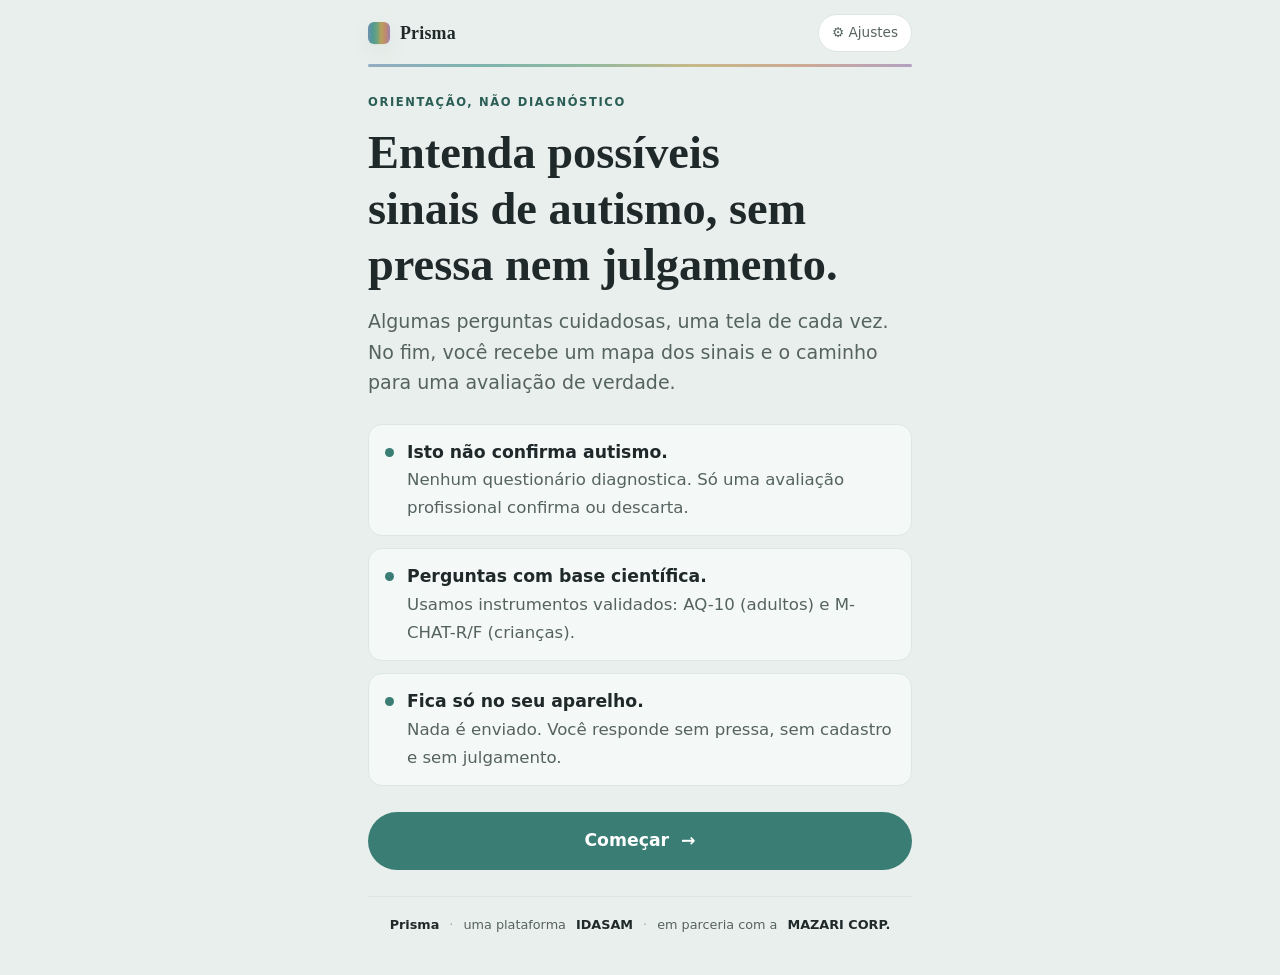
==== index.html @ 40fc7d14 "feat: Prisma — rastreio de sinais de autismo (orientação, não diagnóstico) App estático multi-perfil" ====
<!doctype html>
<html lang="pt-BR">
<head>
  <meta charset="utf-8">
  <meta name="viewport" content="width=device-width, initial-scale=1, viewport-fit=cover">
  <title>Prisma — Rastreio de sinais de autismo</title>
  <meta name="description" content="Prisma ajuda você a entender sinais de autismo com calma, através de perguntas com base científica. É orientação, não diagnóstico: no fim, um mapa dos sinais e o caminho para uma avaliação profissional. Uma plataforma IDASAM em parceria com a MAZARI CORP.">
  <meta name="author" content="IDASAM · MAZARI CORP.">
  <meta name="color-scheme" content="light dark">
  <meta name="theme-color" content="#e9efec" media="(prefers-color-scheme: light)">
  <meta name="theme-color" content="#0f1516" media="(prefers-color-scheme: dark)">
  <link rel="canonical" href="https://prisma-idasam.netlify.app/">

  <!-- Open Graph / social -->
  <meta property="og:type" content="website">
  <meta property="og:site_name" content="Prisma">
  <meta property="og:locale" content="pt_BR">
  <meta property="og:url" content="https://prisma-idasam.netlify.app/">
  <meta property="og:title" content="Prisma — Entenda possíveis sinais de autismo, sem pressa nem julgamento">
  <meta property="og:description" content="Perguntas com base científica, uma tela de cada vez. No fim, um mapa dos sinais e o caminho para uma avaliação. Orientação, não diagnóstico.">
  <meta property="og:image" content="https://prisma-idasam.netlify.app/assets/og-image.png">
  <meta property="og:image:width" content="1200">
  <meta property="og:image:height" content="630">
  <meta property="og:image:alt" content="Prisma — rastreio de sinais de autismo. Uma plataforma IDASAM em parceria com a MAZARI CORP.">
  <meta name="twitter:card" content="summary_large_image">
  <meta name="twitter:title" content="Prisma — Entenda possíveis sinais de autismo, sem pressa nem julgamento">
  <meta name="twitter:description" content="Perguntas com base científica, uma tela de cada vez. Orientação, não diagnóstico.">
  <meta name="twitter:image" content="https://prisma-idasam.netlify.app/assets/og-image.png">

  <link rel="icon" href="assets/favicon.svg" type="image/svg+xml">
  <link rel="apple-touch-icon" href="assets/favicon.svg">
  <link rel="manifest" href="manifest.json">
  <link rel="stylesheet" href="styles.css">
</head>
<body>
  <!-- Boot spinner -->
  <div id="boot" aria-hidden="true">
    <div class="spinner" role="progressbar" aria-label="Carregando"></div>
    <div class="boot-name"><b>Prisma</b> · <span id="bootMsg">carregando…</span></div>
  </div>

  <main id="app">
    <header class="top">
      <div class="top-row">
        <div class="brand"><span class="mark" aria-hidden="true"></span> Prisma</div>
        <button class="gear" id="gear" aria-haspopup="dialog">⚙︎ Ajustes</button>
      </div>
      <div class="spectrum" aria-hidden="true"></div>
    </header>
    <div id="stage" aria-live="polite"></div>
  </main>

  <script src="app.js"></script>
</body>
</html>
---- styles.css ----
/* ============================================================
   Prisma — folha de estilos
   Rastreio de sinais de autismo · orientação, não diagnóstico
   Uma plataforma IDASAM, em parceria com a MAZARI CORP.
   ============================================================ */

/* ===== Tokens ===== */
:root{
  --paper:#e9efec; --surface:#ffffff; --surface-2:#f4f8f6;
  --ink:#20292a; --ink-soft:#556360; --line:#dde6e2;
  --primary:#3a7d74; --primary-ink:#2a5d55; --primary-soft:#e2ede9;
  --calm:#5c8f77; --mid:#b3893c; --high:#b56a54;
  --focus:#2a5d55;
  --shadow:0 1px 2px rgba(30,50,45,.05),0 8px 24px rgba(30,50,45,.06);
  --r:18px; --maxw:600px;
  --step:clamp(1rem,.9rem + .4vw,1.08rem);
  --spectrum:linear-gradient(90deg,#6f8fb0,#4f9a93,#6aa17f,#b9a15c,#c08a6f,#9b7fae);
}
@media (prefers-color-scheme: dark){
  :root{
    --paper:#0f1516; --surface:#18211f; --surface-2:#1e2827;
    --ink:#e6ece9; --ink-soft:#9db0ab; --line:#2a3634;
    --primary:#6fb3a8; --primary-ink:#8fc9bf; --primary-soft:#1f2e2c;
    --calm:#79a98e; --mid:#cba85f; --high:#cc836b; --focus:#8fc9bf;
    --shadow:0 1px 2px rgba(0,0,0,.25),0 10px 30px rgba(0,0,0,.35);
  }
}
:root[data-theme="light"]{
  --paper:#e9efec; --surface:#ffffff; --surface-2:#f4f8f6;
  --ink:#20292a; --ink-soft:#556360; --line:#dde6e2;
  --primary:#3a7d74; --primary-ink:#2a5d55; --primary-soft:#e2ede9;
  --calm:#5c8f77; --mid:#b3893c; --high:#b56a54; --focus:#2a5d55;
  --shadow:0 1px 2px rgba(30,50,45,.05),0 8px 24px rgba(30,50,45,.06);
}
:root[data-theme="dark"]{
  --paper:#0f1516; --surface:#18211f; --surface-2:#1e2827;
  --ink:#e6ece9; --ink-soft:#9db0ab; --line:#2a3634;
  --primary:#6fb3a8; --primary-ink:#8fc9bf; --primary-soft:#1f2e2c;
  --calm:#79a98e; --mid:#cba85f; --high:#cc836b; --focus:#8fc9bf;
  --shadow:0 1px 2px rgba(0,0,0,.25),0 10px 30px rgba(0,0,0,.35);
}

*{box-sizing:border-box}
html,body{margin:0}
body{
  background:var(--paper); color:var(--ink);
  font-family:"Segoe UI",system-ui,-apple-system,"Helvetica Neue",Arial,sans-serif;
  font-size:var(--step); line-height:1.6; -webkit-font-smoothing:antialiased;
}
.pref-lg{--step:clamp(1.12rem,1rem + .6vw,1.24rem); line-height:1.7}
h1,h2,h3{font-family:Georgia,"Iowan Old Style","Palatino Linotype","Book Antiqua",serif;
  font-weight:600; line-height:1.2; text-wrap:balance; margin:0}
p{margin:0}
button{font:inherit; color:inherit; cursor:pointer}
:focus-visible{outline:3px solid var(--focus); outline-offset:2px; border-radius:6px}

#app{max-width:var(--maxw); margin:0 auto; min-height:100vh; display:flex; flex-direction:column;
  padding:0 clamp(16px,4vw,28px)}

/* ===== Boot spinner ===== */
#boot{position:fixed; inset:0; z-index:120; background:var(--paper);
  display:flex; flex-direction:column; align-items:center; justify-content:center; gap:20px;
  transition:opacity .5s ease}
#boot.hide{opacity:0; pointer-events:none}
.spinner{width:58px; height:58px; border-radius:50%;
  background:conic-gradient(from 90deg,#6f8fb0,#4f9a93,#6aa17f,#b9a15c,#c08a6f,#9b7fae,#6f8fb0);
  -webkit-mask:radial-gradient(farthest-side,transparent calc(100% - 7px),#000 calc(100% - 6px));
  mask:radial-gradient(farthest-side,transparent calc(100% - 7px),#000 calc(100% - 6px));
  animation:spin 1.5s linear infinite}
@keyframes spin{to{transform:rotate(360deg)}}
.boot-name{font-family:Georgia,serif; font-size:1.25rem; letter-spacing:.02em; color:var(--ink-soft)}
.boot-name b{color:var(--ink); font-weight:600}

/* ===== Top bar ===== */
.top{position:sticky; top:0; z-index:5; background:color-mix(in srgb,var(--paper) 88%,transparent);
  backdrop-filter:blur(8px); padding-top:14px}
.top-row{display:flex; align-items:center; justify-content:space-between; gap:12px}
.brand{display:flex; align-items:center; gap:10px; font-family:Georgia,serif; font-weight:600; font-size:1.12rem; letter-spacing:.01em}
.mark{width:22px; height:22px; border-radius:6px; background:var(--spectrum); box-shadow:var(--shadow)}
.gear{border:1px solid var(--line); background:var(--surface); border-radius:999px;
  padding:7px 13px; font-size:.85rem; color:var(--ink-soft); display:inline-flex; align-items:center; gap:7px}
.gear:hover{border-color:var(--primary); color:var(--ink)}
.spectrum{height:3px; border-radius:3px; background:var(--spectrum); opacity:.7; margin:12px 0 0}

/* ===== Stage / cards ===== */
#stage{flex:1; display:flex; flex-direction:column; padding:26px 0 40px}
.eyebrow{font-size:.72rem; letter-spacing:.14em; text-transform:uppercase; color:var(--primary-ink); font-weight:700}
.card{background:var(--surface); border:1px solid var(--line); border-radius:var(--r);
  box-shadow:var(--shadow); padding:clamp(20px,5vw,30px)}
.lede{color:var(--ink-soft); font-size:1.02em}
.fade{animation:fade .32s ease both}
@keyframes fade{from{opacity:0; transform:translateY(6px)}to{opacity:1; transform:none}}

.btn{display:inline-flex; align-items:center; justify-content:center; gap:9px;
  border-radius:999px; border:1px solid transparent; padding:14px 22px; font-weight:600; font-size:1em;
  background:var(--primary); color:#fff; transition:transform .12s ease, filter .12s ease; width:100%}
.btn:hover{filter:brightness(1.05)}
.btn:active{transform:translateY(1px)}
.btn.ghost{background:transparent; color:var(--ink); border-color:var(--line); font-weight:500}
.btn.ghost:hover{border-color:var(--primary); filter:none}
.btn[disabled]{opacity:.45; cursor:not-allowed}
.btn.small{width:auto; padding:11px 18px; font-size:.92em}
.row{display:flex; gap:12px; flex-wrap:wrap}
.row .btn{width:auto; flex:1; min-width:140px}

/* welcome */
.hero h1{font-size:clamp(2rem,1.4rem + 3.2vw,2.9rem); margin-bottom:14px}
.hero .lede{font-size:1.1em; max-width:46ch}
.facts{display:grid; gap:12px; margin:26px 0}
.fact{display:flex; gap:13px; align-items:flex-start; background:var(--surface-2); border:1px solid var(--line);
  border-radius:14px; padding:14px 16px}
.fact .dot{flex:none; width:9px; height:9px; border-radius:999px; margin-top:9px; background:var(--primary)}
.fact b{font-weight:600}
.fact span{color:var(--ink-soft); font-size:.96em}

/* profile choice */
.choices{display:grid; gap:14px; margin-top:8px}
.choice{text-align:left; background:var(--surface); border:1.5px solid var(--line); border-radius:16px;
  padding:20px; display:flex; gap:16px; align-items:center; transition:border-color .15s ease, transform .12s ease; width:100%}
.choice:hover{border-color:var(--primary); transform:translateY(-1px)}
.choice .ic{flex:none; width:46px; height:46px; border-radius:12px; background:var(--primary-soft);
  display:grid; place-items:center; font-size:1.4rem}
.choice h3{font-size:1.15rem; margin-bottom:3px}
.choice small{color:var(--ink-soft); font-size:.92rem}

/* quiz */
.qhead{display:flex; align-items:center; justify-content:space-between; gap:10px; margin-bottom:6px}
.qmeta{font-size:.82rem; color:var(--ink-soft); font-variant-numeric:tabular-nums}
.qdomain{font-size:.72rem; letter-spacing:.1em; text-transform:uppercase; color:var(--primary-ink); font-weight:700}
.progress{height:7px; background:var(--surface-2); border:1px solid var(--line); border-radius:999px; overflow:hidden; margin-bottom:26px}
.progress > i{display:block; height:100%; background:var(--primary); border-radius:999px; transition:width .3s ease}
.qtext{font-family:Georgia,serif; font-size:clamp(1.3rem,1.05rem + 1.4vw,1.7rem); line-height:1.28; margin-bottom:24px; text-wrap:balance}
.opts{display:grid; gap:11px}
.opt{text-align:left; width:100%; background:var(--surface); border:1.5px solid var(--line); border-radius:14px;
  padding:16px 18px; display:flex; align-items:center; gap:14px; transition:border-color .14s ease, background .14s ease}
.opt:hover{border-color:var(--primary)}
.opt .tick{flex:none; width:22px; height:22px; border-radius:999px; border:2px solid var(--line); display:grid; place-items:center; transition:all .14s ease}
.opt[aria-pressed="true"]{border-color:var(--primary); background:var(--primary-soft)}
.opt[aria-pressed="true"] .tick{border-color:var(--primary); background:var(--primary)}
.opt[aria-pressed="true"] .tick::after{content:""; width:8px; height:8px; border-radius:999px; background:#fff}
.qnav{display:flex; gap:12px; margin-top:26px; align-items:center}
.qnav .grow{flex:1}

/* result */
.band{display:flex; align-items:center; gap:14px; padding:18px 20px; border-radius:16px; margin-bottom:8px; border:1px solid var(--line)}
.band .glow{flex:none; width:14px; height:52px; border-radius:6px}
.band .score{font-family:Georgia,serif; font-size:1.5rem; font-variant-numeric:tabular-nums}
.band small{color:var(--ink-soft); display:block; font-size:.82rem; letter-spacing:.06em; text-transform:uppercase; font-weight:700}
.map{display:grid; gap:16px; margin:22px 0}
.maprow .ml{display:flex; justify-content:space-between; font-size:.92rem; margin-bottom:7px}
.maprow .ml span:last-child{color:var(--ink-soft); font-variant-numeric:tabular-nums}
.track{height:12px; background:var(--surface-2); border:1px solid var(--line); border-radius:999px; overflow:hidden}
.track > i{display:block; height:100%; border-radius:999px; transition:width .5s ease}
.steps{display:grid; gap:11px; margin:6px 0 8px}
.steps .s{display:flex; gap:13px; align-items:flex-start; font-size:.98em}
.steps .n{flex:none; width:26px; height:26px; border-radius:999px; background:var(--primary-soft); color:var(--primary-ink);
  display:grid; place-items:center; font-weight:700; font-size:.85rem}

.note{font-size:.86rem; color:var(--ink-soft); background:var(--surface-2); border:1px solid var(--line);
  border-left:3px solid var(--primary); border-radius:10px; padding:12px 15px; margin-top:16px}
.disclaimer{font-size:.84rem; color:var(--ink-soft); line-height:1.55; margin-top:14px}
.disclaimer b{color:var(--ink)}
.src{font-size:.76rem; color:var(--ink-soft); margin-top:20px; opacity:.85}

/* telemedicine "em breve" */
.telemed{display:flex; gap:15px; align-items:flex-start; margin-top:24px;
  border:1px dashed var(--line); border-radius:16px; padding:18px 20px; background:var(--surface-2)}
.telemed .tic{flex:none; width:42px; height:42px; border-radius:12px; background:var(--primary-soft);
  display:grid; place-items:center; font-size:1.3rem}
.telemed h3{font-size:1.05rem; display:flex; align-items:center; gap:9px; flex-wrap:wrap; margin-bottom:5px}
.badge{font-size:.66rem; letter-spacing:.1em; text-transform:uppercase; font-weight:700; color:#fff;
  background:var(--primary); border-radius:999px; padding:3px 9px}
.telemed p{color:var(--ink-soft); font-size:.93rem}

/* partnership credit (in-app footer) */
.partners{display:flex; align-items:center; gap:10px; justify-content:center; flex-wrap:wrap;
  margin-top:26px; padding-top:18px; border-top:1px solid var(--line); color:var(--ink-soft); font-size:.8rem}
.partners b{color:var(--ink); font-weight:600}
.partners .sep{opacity:.5}

/* settings panel */
.panel{position:fixed; inset:auto 0 0 0; z-index:110; background:var(--surface); border-top:1px solid var(--line);
  box-shadow:0 -12px 40px rgba(0,0,0,.15); border-radius:20px 20px 0 0; padding:22px clamp(18px,5vw,26px) 30px;
  max-width:var(--maxw); margin:0 auto; animation:sheet .3s ease both}
@keyframes sheet{from{transform:translateY(100%)}to{transform:none}}
.panel h3{font-size:1.1rem; margin-bottom:4px}
.panel .toggle{display:flex; align-items:center; justify-content:space-between; gap:14px; padding:15px 0; border-bottom:1px solid var(--line)}
.panel .toggle:last-of-type{border-bottom:none}
.panel .toggle small{color:var(--ink-soft); font-size:.85rem}
.sw{flex:none; width:52px; height:30px; border-radius:999px; background:var(--surface-2); border:1px solid var(--line); position:relative; transition:background .18s ease}
.sw::after{content:""; position:absolute; top:3px; left:3px; width:22px; height:22px; border-radius:999px; background:var(--ink-soft); transition:transform .18s ease, background .18s ease}
.sw[aria-checked="true"]{background:var(--primary); border-color:var(--primary)}
.sw[aria-checked="true"]::after{transform:translateX(22px); background:#fff}
.backdrop{position:fixed; inset:0; z-index:105; background:rgba(10,20,18,.32)}

/* ===== Document modal (letterhead preview) ===== */
.docmodal{position:fixed; inset:0; z-index:130; background:rgba(10,20,18,.5);
  display:flex; flex-direction:column; align-items:center; overflow:auto; padding:20px 14px 100px;
  animation:fade .25s ease both}
.docbar{position:fixed; left:0; right:0; bottom:0; z-index:131; background:var(--surface); border-top:1px solid var(--line);
  padding:14px clamp(16px,4vw,26px); display:flex; gap:12px; justify-content:center; box-shadow:0 -8px 30px rgba(0,0,0,.14)}
.docbar .btn{width:auto; min-width:150px}
.docwrap{width:100%; max-width:760px}

/* ===== Letterhead (printable document) — always light, self-contained ===== */
#letterhead{background:#ffffff; color:#1b2426; width:100%; max-width:760px; margin:0 auto;
  border-radius:10px; box-shadow:0 16px 50px rgba(0,0,0,.28); overflow:hidden;
  font-family:"Segoe UI",system-ui,Arial,sans-serif; line-height:1.55}
#letterhead .lh-pad{padding:40px 46px 30px}
.lh-brand{display:flex; align-items:center; gap:12px}
.lh-mark{width:30px; height:30px; border-radius:8px;
  background:linear-gradient(90deg,#6f8fb0,#4f9a93,#6aa17f,#b9a15c,#c08a6f,#9b7fae)}
.lh-brand .nm{font-family:Georgia,serif; font-size:1.5rem; font-weight:600; color:#1b2426}
.lh-brand .tg{margin-left:auto; text-align:right; font-size:.72rem; letter-spacing:.06em; text-transform:uppercase; color:#6a7a76; font-weight:700}
.lh-rule{height:4px; border-radius:4px; margin:16px 0 22px;
  background:linear-gradient(90deg,#6f8fb0,#4f9a93,#6aa17f,#b9a15c,#c08a6f,#9b7fae)}
#letterhead h1{font-family:Georgia,serif; font-size:1.5rem; color:#1b2426; margin:0 0 4px}
#letterhead .lh-sub{color:#6a7a76; font-size:.9rem; margin-bottom:22px}
.lh-meta{display:grid; grid-template-columns:1fr 1fr 1fr; gap:14px; margin-bottom:24px}
.lh-meta div{background:#f4f8f6; border:1px solid #e2ebe7; border-radius:10px; padding:11px 13px}
.lh-meta .k{font-size:.66rem; letter-spacing:.09em; text-transform:uppercase; color:#7a8a86; font-weight:700; margin-bottom:3px}
.lh-meta .v{font-size:.95rem; color:#1b2426; font-weight:600}
.lh-result{display:flex; align-items:center; gap:16px; border:1px solid #e2ebe7; border-left-width:8px;
  border-radius:12px; padding:16px 20px; margin-bottom:22px}
.lh-result .lbl{font-family:Georgia,serif; font-size:1.3rem; color:#1b2426}
.lh-result .sc{margin-left:auto; text-align:right; font-variant-numeric:tabular-nums}
.lh-result .sc b{font-family:Georgia,serif; font-size:1.6rem; color:#1b2426}
.lh-result .sc span{display:block; font-size:.72rem; letter-spacing:.06em; text-transform:uppercase; color:#7a8a86; font-weight:700}
#letterhead h2{font-family:Georgia,serif; font-size:1.05rem; color:#1b2426; margin:24px 0 10px}
.lh-blurb{color:#3f4f4b; font-size:.95rem; margin-bottom:6px}
.lh-map{width:100%; border-collapse:collapse; font-size:.9rem}
.lh-map td{padding:8px 0; border-bottom:1px solid #eef2f0; vertical-align:middle}
.lh-map td.area{color:#1b2426; width:44%}
.lh-map td.bar{width:44%}
.lh-map td.num{text-align:right; color:#6a7a76; font-variant-numeric:tabular-nums; width:12%}
.lh-bar{height:10px; background:#f0f4f2; border-radius:999px; overflow:hidden}
.lh-bar i{display:block; height:100%; border-radius:999px}
.lh-steps{margin:0; padding-left:20px; color:#3f4f4b; font-size:.92rem; line-height:1.9}
.lh-warn{background:#fbf7ef; border:1px solid #ecdfc3; border-radius:10px; padding:13px 16px; margin:22px 0 0; font-size:.85rem; color:#5b5030}
.lh-warn b{color:#3f3617}
.lh-telemed{font-size:.82rem; color:#6a7a76; margin-top:14px}
.lh-foot{border-top:1px solid #e2ebe7; margin-top:26px; padding:18px 46px 26px; background:#f7faf9;
  display:flex; flex-wrap:wrap; gap:8px 16px; align-items:center; justify-content:space-between; font-size:.78rem; color:#6a7a76}
.lh-foot .credit b{color:#1b2426}
.lh-foot .gen{font-variant-numeric:tabular-nums}

/* ===== Print ===== */
@media print{
  @page{size:A4; margin:14mm}
  html,body{background:#fff}
  body *{visibility:hidden}
  #docmodal, #docmodal *{visibility:visible}
  #docmodal{position:static; inset:auto; padding:0; background:#fff; display:block; overflow:visible}
  .docbar{display:none !important}
  .docwrap{max-width:none}
  #letterhead{box-shadow:none; border-radius:0; max-width:none; width:100%;
    -webkit-print-color-adjust:exact; print-color-adjust:exact}
  #letterhead .lh-pad{padding:0 0 10px}
  .lh-foot{padding:14px 0 0}
}

/* ===== Reduced motion ===== */
@media (prefers-reduced-motion: reduce){
  *{animation:none !important; transition:none !important}
  .spinner{background:conic-gradient(from 90deg,#6f8fb0,#4f9a93,#6aa17f,#b9a15c,#c08a6f,#9b7fae,#6f8fb0)}
}
.pref-rm *{animation:none !important; transition:none !important}
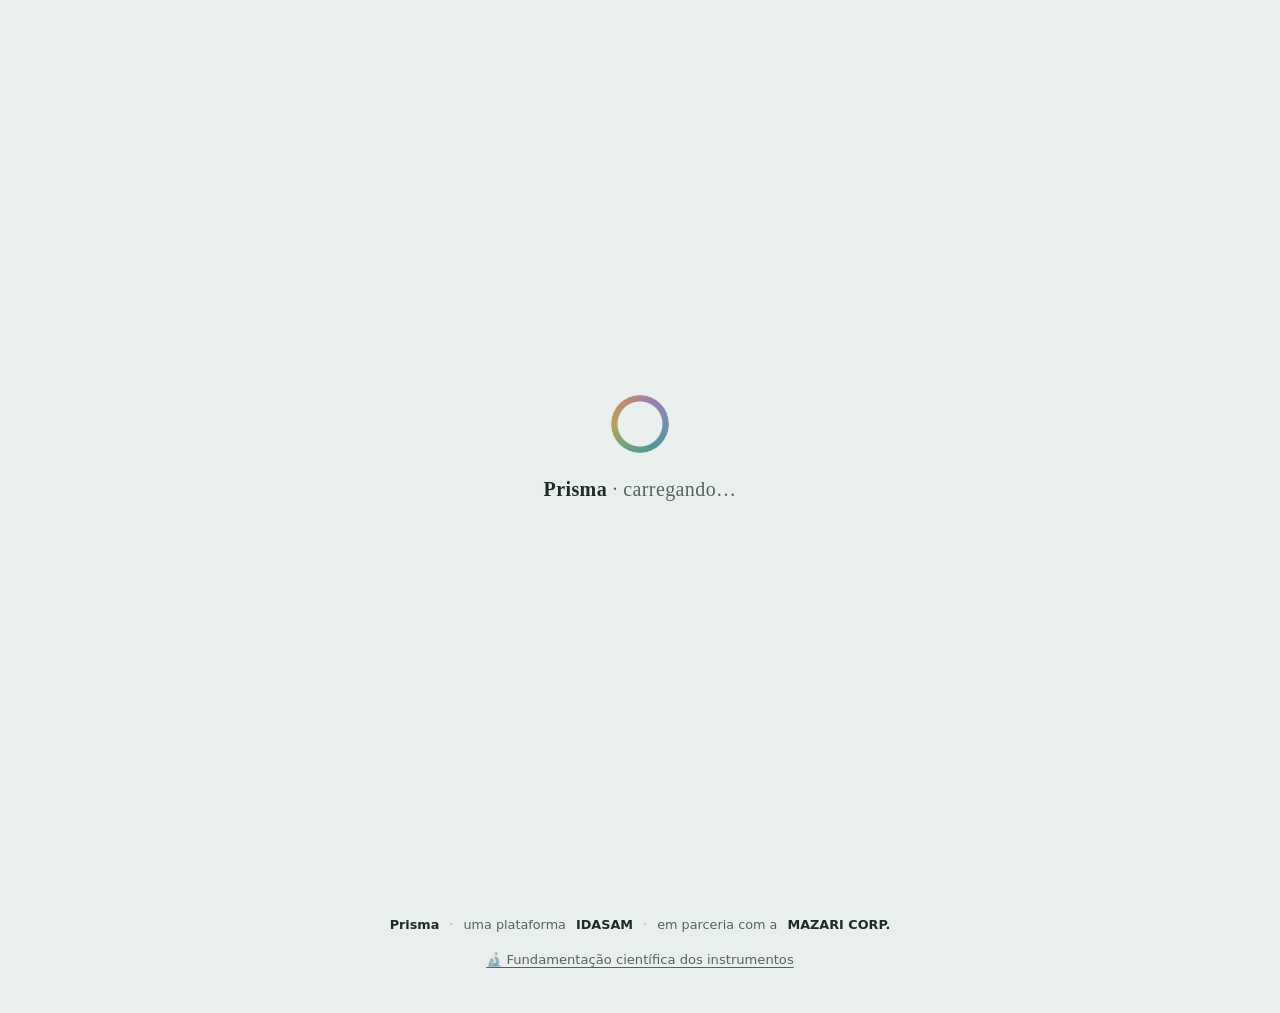
==== commit eba28b74: "PDF: gerar via pdf-lib em A4 com margens de topo/rodapé sem quebra O botão "Salvar como PDF" usava w" ====
--- a/index.html
+++ b/index.html
@@ -9,23 +9,23 @@
   <meta name="color-scheme" content="light dark">
   <meta name="theme-color" content="#e9efec" media="(prefers-color-scheme: light)">
   <meta name="theme-color" content="#0f1516" media="(prefers-color-scheme: dark)">
-  <link rel="canonical" href="https://prisma-idasam.netlify.app/">
+  <link rel="canonical" href="https://prismatea.netlify.app/">
 
   <!-- Open Graph / social -->
   <meta property="og:type" content="website">
   <meta property="og:site_name" content="Prisma">
   <meta property="og:locale" content="pt_BR">
-  <meta property="og:url" content="https://prisma-idasam.netlify.app/">
+  <meta property="og:url" content="https://prismatea.netlify.app/">
   <meta property="og:title" content="Prisma — Entenda possíveis sinais de autismo, sem pressa nem julgamento">
   <meta property="og:description" content="Perguntas com base científica, uma tela de cada vez. No fim, um mapa dos sinais e o caminho para uma avaliação. Orientação, não diagnóstico.">
-  <meta property="og:image" content="https://prisma-idasam.netlify.app/assets/og-image.png">
+  <meta property="og:image" content="https://prismatea.netlify.app/assets/og-image.png">
   <meta property="og:image:width" content="1200">
   <meta property="og:image:height" content="630">
   <meta property="og:image:alt" content="Prisma — rastreio de sinais de autismo. Uma plataforma IDASAM em parceria com a MAZARI CORP.">
   <meta name="twitter:card" content="summary_large_image">
   <meta name="twitter:title" content="Prisma — Entenda possíveis sinais de autismo, sem pressa nem julgamento">
   <meta name="twitter:description" content="Perguntas com base científica, uma tela de cada vez. Orientação, não diagnóstico.">
-  <meta name="twitter:image" content="https://prisma-idasam.netlify.app/assets/og-image.png">
+  <meta name="twitter:image" content="https://prismatea.netlify.app/assets/og-image.png">
 
   <link rel="icon" href="assets/favicon.svg" type="image/svg+xml">
   <link rel="apple-touch-icon" href="assets/favicon.svg">
@@ -50,6 +50,7 @@
     <div id="stage" aria-live="polite"></div>
   </main>
 
-  <script src="app.js"></script>
+  <script src="assets/vendor/pdf-lib.min.js" defer></script>
+  <script src="app.js" defer></script>
 </body>
 </html>
